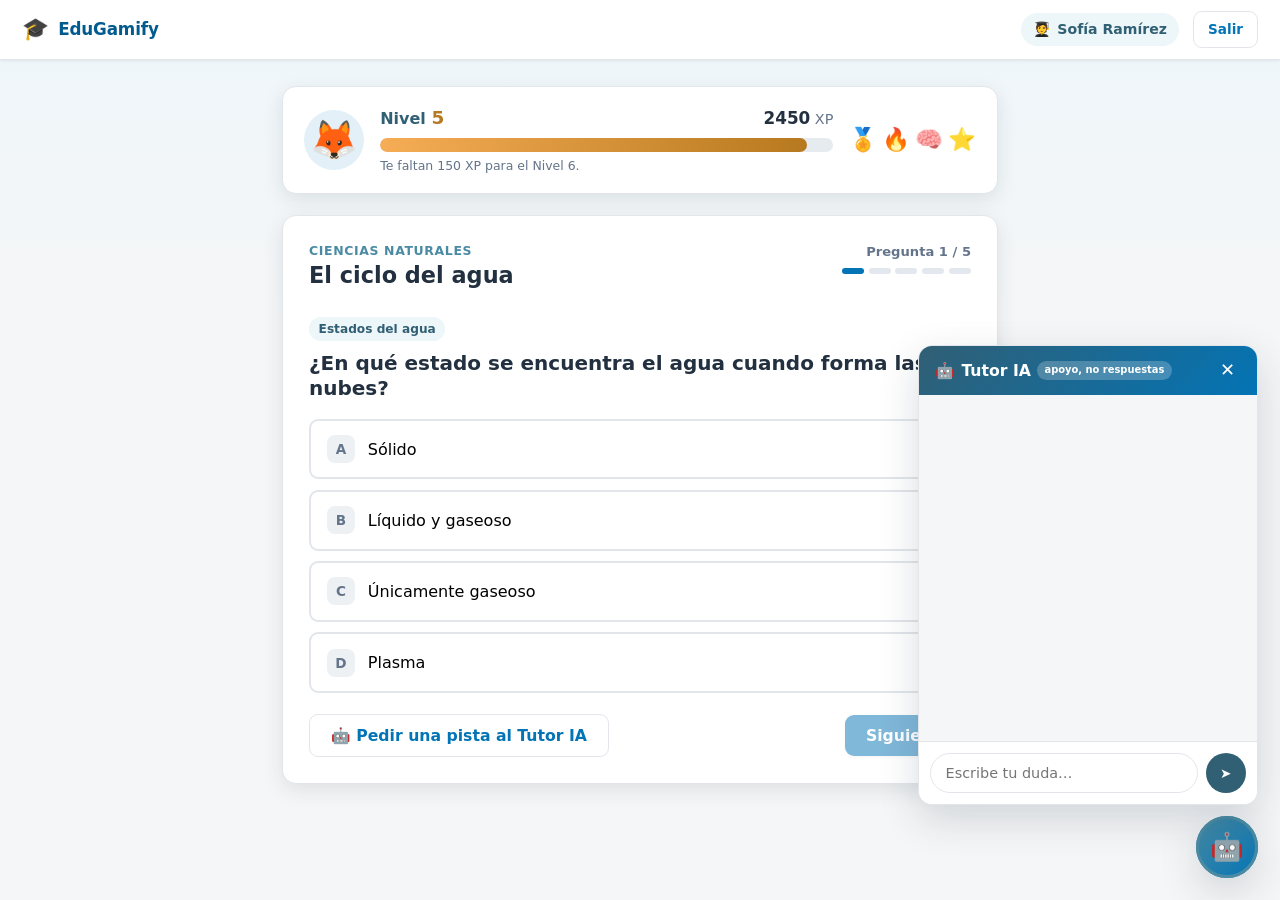
==== evaluacion-estudiante.html @ 31d2ded0 "First commit" ====
<!DOCTYPE html>
<html lang="es">
<head>
  <meta charset="UTF-8" />
  <meta name="viewport" content="width=device-width, initial-scale=1.0" />
  <title>Mi Reto · EduGamify</title>
  <meta name="description" content="Reto gamificado del estudiante con retroalimentación inmediata y tutor IA." />
  <link rel="stylesheet" href="styles.css" />
</head>
<body class="app-page student-page">
  <header class="topbar">
    <div class="topbar-left">
      <a class="brand brand-sm" href="index.html">
        <span class="brand-logo" aria-hidden="true">🎓</span>
        <span class="brand-name">EduGamify</span>
      </a>
    </div>
    <div class="topbar-right">
      <span class="user-chip" id="student-chip"><span aria-hidden="true">🧑‍🎓</span> <span id="student-name">Estudiante</span></span>
      <a href="index.html" class="btn btn-ghost btn-sm">Salir</a>
    </div>
  </header>

  <main class="container student-container">
    <!-- Panel de gamificación -->
    <section class="game-hud" aria-label="Tu progreso de juego">
      <div class="hud-avatar" id="hud-avatar" aria-hidden="true">🦊</div>
      <div class="hud-main">
        <div class="hud-top">
          <span class="hud-level">Nivel <strong id="hud-level">1</strong></span>
          <span class="hud-xp"><strong id="hud-xp">0</strong> XP</span>
        </div>
        <div class="xp-bar" role="progressbar" aria-label="Barra de experiencia" aria-valuemin="0" aria-valuemax="100" aria-valuenow="0" id="xp-bar">
          <span class="xp-bar-fill" id="xp-bar-fill"></span>
        </div>
        <p class="hud-hint" id="hud-hint">Responde bien para ganar XP y subir de nivel.</p>
      </div>
      <div class="hud-badges" id="hud-badges" aria-label="Insignias obtenidas"></div>
    </section>

    <!-- Zona del quiz -->
    <section class="quiz-card" aria-labelledby="quiz-title">
      <div class="quiz-head">
        <div>
          <p class="quiz-eyebrow" id="quiz-materia">Ciencias Naturales</p>
          <h1 id="quiz-title">El ciclo del agua</h1>
        </div>
        <div class="quiz-progress">
          <span id="quiz-counter">Pregunta 1 / 5</span>
          <div class="quiz-steps" id="quiz-steps" aria-hidden="true"></div>
        </div>
      </div>

      <div id="quiz-body">
        <p class="question-tema" id="question-tema">Tema</p>
        <h2 class="question-text" id="question-text">Cargando pregunta…</h2>
        <ul class="options-list" id="options-list"></ul>

        <div class="feedback" id="feedback" hidden>
          <p class="feedback-text" id="feedback-text"></p>
          <p class="feedback-xp" id="feedback-xp"></p>
        </div>

        <div class="quiz-actions">
          <button type="button" class="btn btn-ghost" id="btn-tutor" hidden>🤖 Pedir una pista al Tutor IA</button>
          <button type="button" class="btn btn-primary" id="btn-next" disabled>Siguiente</button>
        </div>
      </div>

      <!-- Pantalla de resultados -->
      <div id="quiz-result" class="quiz-result" hidden>
        <div class="result-trophy" aria-hidden="true">🏆</div>
        <h2 id="result-title">¡Reto completado!</h2>
        <p class="result-score" id="result-score"></p>
        <div class="result-rewards">
          <div class="result-xp-gained">+<span id="result-xp">0</span> XP ganados</div>
          <div class="result-badges" id="result-badges"></div>
        </div>
        <button type="button" class="btn btn-primary" id="btn-retry">Volver a intentar</button>
      </div>
    </section>
  </main>

  <!-- Botón flotante Tutor IA -->
  <button type="button" class="fab" id="fab-chat" aria-label="Abrir Asistente IA">
    <span aria-hidden="true">🤖</span>
    <span class="fab-pulse" aria-hidden="true"></span>
  </button>

  <!-- Panel del chatbot -->
  <aside class="chatbot" id="chatbot" hidden aria-label="Asistente IA">
    <header class="chatbot-head">
      <span class="chatbot-title"><span aria-hidden="true">🤖</span> Tutor IA <span class="chatbot-tag">apoyo, no respuestas</span></span>
      <button type="button" class="chatbot-close" id="chatbot-close" aria-label="Cerrar asistente">✕</button>
    </header>
    <div class="chatbot-body" id="chatbot-body" aria-live="polite"></div>
    <form class="chatbot-form" id="chatbot-form">
      <input type="text" id="chatbot-input" placeholder="Escribe tu duda…" autocomplete="off" aria-label="Mensaje para el tutor" />
      <button type="submit" class="btn btn-secondary btn-sm" aria-label="Enviar">➤</button>
    </form>
  </aside>

  <!-- Toast de logros -->
  <div class="toast" id="toast" role="status" aria-live="polite" hidden></div>

  <script src="app.js"></script>
</body>
</html>
---- styles.css ----
/* ============================================================
   EduGamify · Sistema de diseño
   Paleta amigable, moderna y no intimidante.
   ============================================================ */
:root {
  /* Primario — azul educativo y confiable */
  --primary: #0374b5;
  --primary-dark: #025b8e;
  --primary-soft: #e3f0f8;

  /* Secundario — IA / tecnología (turquesa) */
  --tech-deep: #315f74;
  --tech-mid: #4a8ba3;
  --tech-soft: #edf6f8;

  /* Acentos — gamificación (dorado / naranja) */
  --gold: #b7791f;
  --gold-light: #f6ad55;
  --gold-soft: #fff6e6;

  /* Estados */
  --success: #2f855a;
  --success-soft: #e6f4ec;
  --danger: #c0392b;
  --danger-soft: #fdecea;
  --warning: #dd6b20;

  /* Fondos y texto */
  --bg: #f5f6f7;
  --surface: #ffffff;
  --border: #e2e6ea;
  --text: #223040;
  --text-muted: #64748b;

  --radius: 14px;
  --radius-sm: 9px;
  --shadow-sm: 0 1px 3px rgba(20, 40, 60, .08);
  --shadow-md: 0 6px 20px rgba(20, 40, 60, .10);
  --shadow-lg: 0 14px 40px rgba(20, 40, 60, .16);
  --font: "Segoe UI", system-ui, -apple-system, Roboto, Helvetica, Arial, sans-serif;
}

* { box-sizing: border-box; }

html, body {
  margin: 0;
  padding: 0;
  font-family: var(--font);
  color: var(--text);
  background: var(--bg);
  line-height: 1.5;
}

h1, h2, h3 { margin: 0 0 .3em; line-height: 1.25; }
p { margin: 0 0 .6em; }
a { color: var(--primary); text-decoration: none; }
img { max-width: 100%; }

/* ---------- Botones ---------- */
.btn {
  display: inline-flex;
  align-items: center;
  justify-content: center;
  gap: .5rem;
  border: none;
  border-radius: var(--radius-sm);
  padding: .7rem 1.3rem;
  font-size: .98rem;
  font-weight: 600;
  font-family: inherit;
  cursor: pointer;
  transition: transform .12s ease, background .2s ease, box-shadow .2s ease, opacity .2s;
}
.btn:active { transform: translateY(1px); }
.btn:disabled { opacity: .5; cursor: not-allowed; }
.btn-sm { padding: .45rem .85rem; font-size: .85rem; }
.btn-block { width: 100%; }

.btn-primary { background: var(--primary); color: #fff; box-shadow: var(--shadow-sm); }
.btn-primary:not(:disabled):hover { background: var(--primary-dark); box-shadow: var(--shadow-md); }

.btn-secondary { background: var(--tech-deep); color: #fff; }
.btn-secondary:not(:disabled):hover { background: #26485a; }

.btn-ghost { background: transparent; color: var(--primary); border: 1.5px solid var(--border); }
.btn-ghost:not(:disabled):hover { background: var(--primary-soft); border-color: var(--primary); }

/* ============================================================
   LOGIN
   ============================================================ */
.login-page {
  min-height: 100vh;
  background: linear-gradient(135deg, #0374b5 0%, #315f74 100%);
  display: flex;
  align-items: center;
  justify-content: center;
  padding: 2rem 1rem;
}
.login-wrapper {
  display: grid;
  grid-template-columns: 1.1fr .9fr;
  max-width: 980px;
  width: 100%;
  background: var(--surface);
  border-radius: 22px;
  overflow: hidden;
  box-shadow: var(--shadow-lg);
}
.login-hero {
  background: linear-gradient(160deg, #edf6f8 0%, #e3f0f8 100%);
  padding: 2.6rem 2.4rem;
  display: flex;
  flex-direction: column;
  justify-content: center;
}
.brand { display: inline-flex; align-items: center; gap: .55rem; }
.brand-logo { font-size: 1.7rem; }
.brand-name { font-weight: 800; font-size: 1.3rem; color: var(--primary-dark); letter-spacing: -.01em; }
.brand-sm .brand-logo { font-size: 1.35rem; }
.brand-sm .brand-name { font-size: 1.05rem; }

.login-hero h1 { font-size: 1.55rem; margin-top: 1.4rem; color: var(--text); }
.hero-subtitle { color: var(--tech-deep); margin-top: .4rem; }
.hero-features { list-style: none; padding: 0; margin: 1.4rem 0 0; display: grid; gap: .7rem; }
.hero-features li {
  display: flex; align-items: center; gap: .65rem;
  background: rgba(255,255,255,.7);
  padding: .6rem .8rem; border-radius: var(--radius-sm);
  font-weight: 500; font-size: .93rem;
}
.hero-features span { font-size: 1.15rem; }

.login-card { padding: 2.6rem 2.4rem; display: flex; flex-direction: column; justify-content: center; }
.login-card h2 { font-size: 1.5rem; }
.login-hint { color: var(--text-muted); font-size: .9rem; margin-bottom: 1.4rem; }

.login-form { display: grid; gap: 1rem; }
.field { display: grid; gap: .35rem; font-size: .9rem; font-weight: 600; color: var(--text); }
.field input {
  padding: .7rem .8rem; border: 1.5px solid var(--border);
  border-radius: var(--radius-sm); font-size: .95rem; font-family: inherit;
  transition: border .2s, box-shadow .2s;
}
.field input:focus { outline: none; border-color: var(--primary); box-shadow: 0 0 0 3px var(--primary-soft); }

.role-select { border: none; padding: 0; margin: 0; }
.role-select legend { font-size: .9rem; font-weight: 600; margin-bottom: .5rem; }
.role-options { display: grid; grid-template-columns: 1fr 1fr; gap: .7rem; }
.role-btn {
  display: flex; flex-direction: column; align-items: flex-start; gap: .1rem;
  padding: .8rem; border: 2px solid var(--border); border-radius: var(--radius-sm);
  background: var(--surface); cursor: pointer; text-align: left; font-family: inherit;
  transition: border .2s, background .2s, transform .12s;
}
.role-btn:hover { transform: translateY(-2px); }
.role-btn.is-active { border-color: var(--primary); background: var(--primary-soft); }
.role-icon { font-size: 1.5rem; }
.role-label { font-weight: 700; font-size: .98rem; }
.role-desc { font-size: .78rem; color: var(--text-muted); }
.login-foot { text-align: center; color: var(--text-muted); font-size: .8rem; margin: .4rem 0 0; }

/* ============================================================
   TOPBAR / LAYOUT
   ============================================================ */
.topbar {
  position: sticky; top: 0; z-index: 30;
  display: flex; align-items: center; justify-content: space-between;
  gap: 1rem; padding: .7rem 1.4rem;
  background: var(--surface); border-bottom: 1px solid var(--border);
  box-shadow: var(--shadow-sm);
}
.topbar-left, .topbar-right { display: flex; align-items: center; gap: .9rem; }
.topbar-divider { width: 1px; height: 24px; background: var(--border); }
.topbar-context { font-weight: 600; color: var(--tech-deep); font-size: .92rem; }
.user-chip {
  display: inline-flex; align-items: center; gap: .4rem;
  background: var(--tech-soft); color: var(--tech-deep);
  padding: .35rem .75rem; border-radius: 999px; font-weight: 600; font-size: .88rem;
}

.container { max-width: 1180px; margin: 0 auto; padding: 1.6rem 1.4rem 4rem; }

.page-head { display: flex; align-items: flex-end; justify-content: space-between; gap: 1rem; margin-bottom: 1.4rem; }
.page-head h1 { font-size: 1.65rem; }
.page-sub { color: var(--text-muted); margin: 0; }
.live-badge {
  display: inline-flex; align-items: center; gap: .45rem;
  background: var(--success-soft); color: var(--success);
  padding: .4rem .8rem; border-radius: 999px; font-weight: 700; font-size: .82rem; white-space: nowrap;
}
.live-dot { width: 9px; height: 9px; border-radius: 50%; background: var(--success); animation: pulse 1.6s infinite; }
@keyframes pulse { 0%,100% { opacity: 1; } 50% { opacity: .35; } }

/* ---------- KPIs ---------- */
.kpi-grid { display: grid; grid-template-columns: repeat(4, 1fr); gap: 1rem; margin-bottom: 1.4rem; }
.kpi-card {
  display: flex; align-items: center; gap: .9rem;
  background: var(--surface); border: 1px solid var(--border);
  border-radius: var(--radius); padding: 1.1rem; box-shadow: var(--shadow-sm);
}
.kpi-icon {
  display: grid; place-items: center; width: 48px; height: 48px;
  border-radius: 12px; font-size: 1.4rem; flex-shrink: 0;
}
.kpi-blue { background: var(--primary-soft); }
.kpi-cyan { background: var(--tech-soft); }
.kpi-gold { background: var(--gold-soft); }
.kpi-green { background: var(--success-soft); }
.kpi-value { font-size: 1.7rem; font-weight: 800; margin: 0; line-height: 1; }
.kpi-label { font-size: .82rem; color: var(--text-muted); margin: .25rem 0 0; }

/* ---------- Panel IA (generar quiz) ---------- */
.ai-panel {
  background: linear-gradient(135deg, var(--tech-soft) 0%, #ffffff 70%);
  border: 1px solid #d3e6ec; border-left: 5px solid var(--tech-mid);
  border-radius: var(--radius); padding: 1.3rem 1.4rem; margin-bottom: 1.6rem;
  display: grid; grid-template-columns: 1fr auto; gap: 1rem 1.5rem; align-items: center;
}
.ai-panel h2 { font-size: 1.15rem; color: var(--tech-deep); }
.ai-panel-text p { color: var(--text-muted); margin: 0; font-size: .92rem; }
.ai-panel-actions { display: flex; align-items: center; gap: .7rem; flex-wrap: wrap; }
.file-drop {
  display: inline-flex; align-items: center; gap: .5rem;
  border: 2px dashed var(--tech-mid); border-radius: var(--radius-sm);
  padding: .65rem 1rem; cursor: pointer; color: var(--tech-deep); font-weight: 600; font-size: .9rem;
  background: #fff; transition: background .2s;
}
.file-drop:hover { background: var(--tech-soft); }
.ai-progress { grid-column: 1 / -1; }
.ai-progress-bar { height: 10px; background: #dCeaee; border-radius: 999px; overflow: hidden; }
.ai-progress-bar span {
  display: block; height: 100%; width: 0;
  background: linear-gradient(90deg, var(--tech-mid), var(--primary));
  border-radius: 999px; transition: width .3s ease;
}
.ai-progress-text { font-size: .85rem; color: var(--tech-deep); margin: .4rem 0 0; font-weight: 600; }

/* ---------- Gráficos ---------- */
.charts-grid { display: grid; grid-template-columns: 1fr 1fr; gap: 1rem; margin-bottom: 1.6rem; }
.chart-card {
  background: var(--surface); border: 1px solid var(--border);
  border-radius: var(--radius); padding: 1.2rem; box-shadow: var(--shadow-sm);
}
.chart-card h2 { font-size: 1.02rem; }
.chart-note { font-weight: 500; color: var(--text-muted); font-size: .82rem; }
.chart-box { position: relative; height: 240px; margin-top: .6rem; }

/* ---------- Tabla ---------- */
.table-card {
  background: var(--surface); border: 1px solid var(--border);
  border-radius: var(--radius); padding: 1.2rem; box-shadow: var(--shadow-sm);
}
.table-card h2 { font-size: 1.1rem; margin-bottom: .9rem; }
.table-scroll { overflow-x: auto; }
.students-table { width: 100%; border-collapse: collapse; min-width: 640px; }
.students-table th, .students-table td { text-align: left; padding: .75rem .6rem; border-bottom: 1px solid var(--border); font-size: .92rem; }
.students-table th { color: var(--text-muted); font-size: .78rem; text-transform: uppercase; letter-spacing: .04em; }
.students-table tbody tr:hover { background: var(--primary-soft); }
.student-cell { display: flex; align-items: center; gap: .6rem; font-weight: 600; }
.student-cell .avatar { font-size: 1.3rem; }
.level-pill {
  display: inline-flex; align-items: center; gap: .3rem;
  background: var(--gold-soft); color: var(--gold);
  padding: .2rem .6rem; border-radius: 999px; font-weight: 700; font-size: .82rem;
}
.mini-badges { font-size: 1rem; letter-spacing: .1rem; }
.mini-badges .none { color: var(--text-muted); font-size: .82rem; letter-spacing: normal; }
.grade { font-weight: 700; }
.grade.high { color: var(--success); }
.grade.mid { color: var(--warning); }
.grade.low { color: var(--danger); }
.bar-mini { background: #eef1f4; border-radius: 999px; height: 8px; width: 90px; overflow: hidden; display: inline-block; vertical-align: middle; margin-right: .5rem; }
.bar-mini span { display: block; height: 100%; background: var(--primary); border-radius: 999px; }
.table-empty { text-align: center; color: var(--text-muted); padding: 1.5rem; }

/* ============================================================
   ESTUDIANTE
   ============================================================ */
.student-page { background: linear-gradient(180deg, #eef6fa 0%, var(--bg) 320px); }
.student-container { max-width: 760px; }

/* HUD de gamificación */
.game-hud {
  display: grid; grid-template-columns: auto 1fr auto; gap: 1rem; align-items: center;
  background: var(--surface); border: 1px solid var(--border);
  border-radius: var(--radius); padding: 1.1rem 1.3rem; box-shadow: var(--shadow-md); margin-bottom: 1.3rem;
}
.hud-avatar {
  font-size: 2.4rem; width: 60px; height: 60px; display: grid; place-items: center;
  background: var(--primary-soft); border-radius: 50%;
}
.hud-top { display: flex; justify-content: space-between; align-items: baseline; margin-bottom: .35rem; }
.hud-level { font-weight: 600; color: var(--tech-deep); }
.hud-level strong { color: var(--gold); font-size: 1.15rem; }
.hud-xp { font-size: .9rem; color: var(--text-muted); }
.hud-xp strong { color: var(--text); font-size: 1.05rem; }
.xp-bar { height: 14px; background: #e6ebef; border-radius: 999px; overflow: hidden; }
.xp-bar-fill {
  display: block; height: 100%; width: 0;
  background: linear-gradient(90deg, var(--gold-light), var(--gold));
  border-radius: 999px; transition: width .6s cubic-bezier(.34,1.56,.64,1);
}
.hud-hint { font-size: .78rem; color: var(--text-muted); margin: .35rem 0 0; }
.hud-badges { display: flex; gap: .3rem; font-size: 1.4rem; align-self: center; }
.hud-badges span { transition: transform .3s; }
.badge-pop { animation: badgePop .6s ease; }
@keyframes badgePop { 0% { transform: scale(0) rotate(-30deg); } 60% { transform: scale(1.4) rotate(10deg); } 100% { transform: scale(1); } }

/* Quiz */
.quiz-card { background: var(--surface); border: 1px solid var(--border); border-radius: var(--radius); padding: 1.6rem; box-shadow: var(--shadow-md); }
.quiz-head { display: flex; justify-content: space-between; align-items: flex-start; gap: 1rem; margin-bottom: 1.3rem; }
.quiz-eyebrow { color: var(--tech-mid); font-weight: 700; font-size: .78rem; text-transform: uppercase; letter-spacing: .05em; margin: 0; }
.quiz-head h1 { font-size: 1.4rem; }
.quiz-progress { text-align: right; font-size: .82rem; color: var(--text-muted); font-weight: 600; white-space: nowrap; }
.quiz-steps { display: flex; gap: .3rem; margin-top: .4rem; justify-content: flex-end; }
.quiz-steps .step { width: 22px; height: 6px; border-radius: 999px; background: #e2e8ee; transition: background .3s; }
.quiz-steps .step.done { background: var(--success); }
.quiz-steps .step.current { background: var(--primary); }

.question-tema { display: inline-block; background: var(--tech-soft); color: var(--tech-deep); font-size: .76rem; font-weight: 700; padding: .2rem .6rem; border-radius: 999px; margin: 0 0 .6rem; }
.question-text { font-size: 1.25rem; margin-bottom: 1.1rem; }

.options-list { list-style: none; padding: 0; margin: 0; display: grid; gap: .65rem; }
.option-btn {
  width: 100%; text-align: left; display: flex; align-items: center; gap: .8rem;
  padding: .9rem 1rem; border: 2px solid var(--border); border-radius: var(--radius-sm);
  background: var(--surface); font-family: inherit; font-size: 1rem; cursor: pointer;
  transition: border .18s, background .18s, transform .12s;
}
.option-btn:hover:not(:disabled) { border-color: var(--primary); background: var(--primary-soft); transform: translateX(3px); }
.option-btn:disabled { cursor: default; }
.option-key {
  flex-shrink: 0; width: 28px; height: 28px; display: grid; place-items: center;
  background: #eef1f4; border-radius: 8px; font-weight: 700; font-size: .85rem; color: var(--text-muted);
}
.option-btn.correct { border-color: var(--success); background: var(--success-soft); }
.option-btn.correct .option-key { background: var(--success); color: #fff; }
.option-btn.wrong { border-color: var(--danger); background: var(--danger-soft); }
.option-btn.wrong .option-key { background: var(--danger); color: #fff; }

.feedback {
  margin-top: 1rem; padding: .9rem 1.1rem; border-radius: var(--radius-sm);
  border-left: 4px solid var(--tech-mid); background: var(--tech-soft);
}
.feedback.ok { border-color: var(--success); background: var(--success-soft); }
.feedback.no { border-color: var(--danger); background: var(--danger-soft); }
.feedback-text { margin: 0; font-weight: 600; }
.feedback-xp { margin: .3rem 0 0; font-size: .85rem; color: var(--gold); font-weight: 700; }

.quiz-actions { display: flex; justify-content: space-between; align-items: center; gap: .8rem; margin-top: 1.3rem; flex-wrap: wrap; }

/* Resultado */
.quiz-result { text-align: center; padding: 1.5rem 0; }
.result-trophy { font-size: 3.5rem; animation: badgePop .8s ease; }
.result-score { font-size: 1.15rem; color: var(--text-muted); }
.result-score strong { color: var(--primary); font-size: 1.6rem; }
.result-rewards { display: flex; flex-direction: column; align-items: center; gap: .8rem; margin: 1.3rem 0; }
.result-xp-gained { background: var(--gold-soft); color: var(--gold); font-weight: 800; padding: .5rem 1.1rem; border-radius: 999px; font-size: 1.05rem; }
.result-badges { font-size: 2rem; display: flex; gap: .4rem; }

/* ============================================================
   CHATBOT / FAB
   ============================================================ */
.fab {
  position: fixed; bottom: 22px; right: 22px; z-index: 40;
  width: 62px; height: 62px; border-radius: 50%; border: none; cursor: pointer;
  background: linear-gradient(135deg, var(--tech-mid), var(--primary));
  color: #fff; font-size: 1.7rem; box-shadow: var(--shadow-lg);
  display: grid; place-items: center; transition: transform .18s;
}
.fab:hover { transform: scale(1.08); }
.fab-pulse {
  position: absolute; inset: 0; border-radius: 50%;
  border: 3px solid var(--tech-mid); animation: fabPulse 2s infinite;
}
@keyframes fabPulse { 0% { transform: scale(1); opacity: .7; } 100% { transform: scale(1.5); opacity: 0; } }

.chatbot {
  position: fixed; bottom: 95px; right: 22px; z-index: 41;
  width: 340px; max-width: calc(100vw - 32px); height: 460px; max-height: 70vh;
  background: var(--surface); border: 1px solid var(--border); border-radius: var(--radius);
  box-shadow: var(--shadow-lg); display: flex; flex-direction: column; overflow: hidden;
  animation: slideUp .28s ease;
}
@keyframes slideUp { from { transform: translateY(20px); opacity: 0; } to { transform: translateY(0); opacity: 1; } }
.chatbot-head {
  display: flex; align-items: center; justify-content: space-between;
  padding: .8rem 1rem; background: linear-gradient(135deg, var(--tech-deep), var(--primary)); color: #fff;
}
.chatbot-title { font-weight: 700; display: flex; align-items: center; gap: .4rem; font-size: .98rem; }
.chatbot-tag { font-size: .62rem; background: rgba(255,255,255,.22); padding: .12rem .45rem; border-radius: 999px; font-weight: 600; }
.chatbot-close { background: transparent; border: none; color: #fff; font-size: 1.1rem; cursor: pointer; line-height: 1; }
.chatbot-body { flex: 1; overflow-y: auto; padding: 1rem; display: flex; flex-direction: column; gap: .7rem; background: var(--bg); }
.chat-msg { max-width: 82%; padding: .6rem .85rem; border-radius: 14px; font-size: .9rem; line-height: 1.4; }
.chat-msg.bot { background: var(--tech-soft); color: var(--text); border-bottom-left-radius: 4px; align-self: flex-start; }
.chat-msg.user { background: var(--primary); color: #fff; border-bottom-right-radius: 4px; align-self: flex-end; }
.chat-typing { align-self: flex-start; color: var(--text-muted); font-size: .82rem; font-style: italic; }
.chatbot-form { display: flex; gap: .5rem; padding: .7rem; border-top: 1px solid var(--border); background: var(--surface); }
.chatbot-form input { flex: 1; border: 1.5px solid var(--border); border-radius: 999px; padding: .55rem .9rem; font-size: .9rem; font-family: inherit; }
.chatbot-form input:focus { outline: none; border-color: var(--primary); }
.chatbot-form .btn { border-radius: 50%; width: 40px; height: 40px; padding: 0; }

/* Toast */
.toast {
  position: fixed; top: 76px; left: 50%; transform: translateX(-50%) translateY(-20px);
  z-index: 50; background: var(--gold); color: #fff; font-weight: 700;
  padding: .7rem 1.3rem; border-radius: 999px; box-shadow: var(--shadow-lg);
  opacity: 0; transition: opacity .3s, transform .3s; pointer-events: none;
}
.toast.show { opacity: 1; transform: translateX(-50%) translateY(0); }

/* ============================================================
   RESPONSIVE
   ============================================================ */
@media (max-width: 900px) {
  .login-wrapper { grid-template-columns: 1fr; max-width: 460px; }
  .login-hero { display: none; }
  .kpi-grid { grid-template-columns: 1fr 1fr; }
  .charts-grid { grid-template-columns: 1fr; }
  .ai-panel { grid-template-columns: 1fr; }
}
@media (max-width: 560px) {
  .container { padding: 1.1rem 1rem 4rem; }
  .kpi-grid { grid-template-columns: 1fr; }
  .page-head { flex-direction: column; align-items: flex-start; }
  .topbar-context { display: none; }
  .quiz-card { padding: 1.1rem; }
  .game-hud { grid-template-columns: auto 1fr; }
  .hud-badges { grid-column: 1 / -1; justify-content: center; }
}
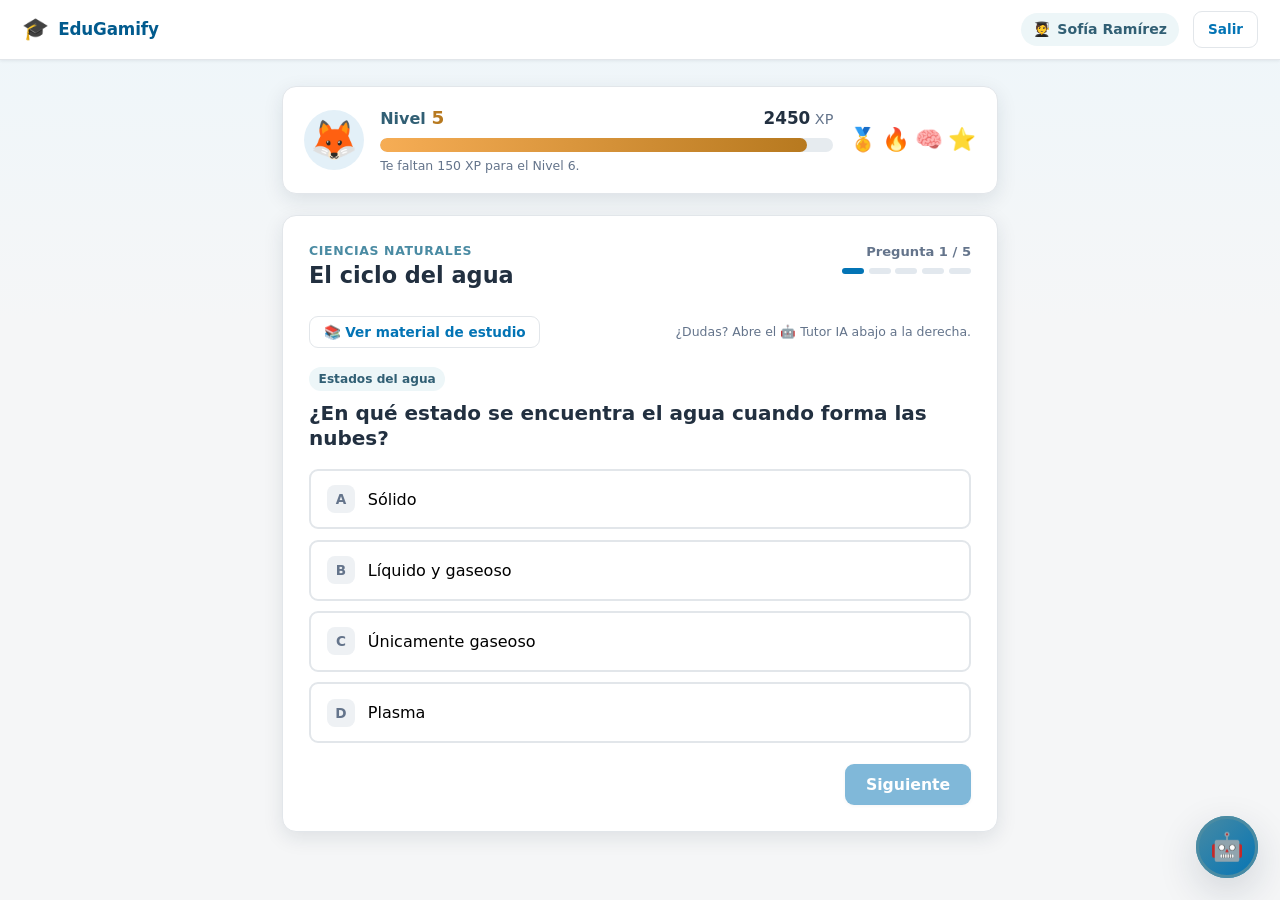
==== commit 132633d5: "[ADD] Añadiendo acciones a la IA" ====
--- a/evaluacion-estudiante.html
+++ b/evaluacion-estudiante.html
@@ -51,6 +51,11 @@
         </div>
       </div>
 
+      <div class="quiz-toolbar">
+        <button type="button" class="btn btn-ghost btn-sm" id="btn-material">📚 Ver material de estudio</button>
+        <span class="quiz-toolbar-hint">¿Dudas? Abre el 🤖 Tutor IA abajo a la derecha.</span>
+      </div>
+
       <div id="quiz-body">
         <p class="question-tema" id="question-tema">Tema</p>
         <h2 class="question-text" id="question-text">Cargando pregunta…</h2>
@@ -61,8 +66,7 @@
           <p class="feedback-xp" id="feedback-xp"></p>
         </div>
 
-        <div class="quiz-actions">
-          <button type="button" class="btn btn-ghost" id="btn-tutor" hidden>🤖 Pedir una pista al Tutor IA</button>
+        <div class="quiz-actions quiz-actions-end">
           <button type="button" class="btn btn-primary" id="btn-next" disabled>Siguiente</button>
         </div>
       </div>
@@ -94,6 +98,13 @@
       <button type="button" class="chatbot-close" id="chatbot-close" aria-label="Cerrar asistente">✕</button>
     </header>
     <div class="chatbot-body" id="chatbot-body" aria-live="polite"></div>
+    <div class="chatbot-actions" id="chatbot-actions" role="group" aria-label="Acciones rápidas del Tutor IA">
+      <button type="button" class="chip" data-action="fifty">🎯 50/50</button>
+      <button type="button" class="chip" data-action="hint">💡 Pista breve</button>
+      <button type="button" class="chip" data-action="concept">📖 Explícame el concepto</button>
+      <button type="button" class="chip" data-action="guide">❓ Pregunta guía</button>
+      <button type="button" class="chip" data-action="material">📚 Material de estudio</button>
+    </div>
     <form class="chatbot-form" id="chatbot-form">
       <input type="text" id="chatbot-input" placeholder="Escribe tu duda…" autocomplete="off" aria-label="Mensaje para el tutor" />
       <button type="submit" class="btn btn-secondary btn-sm" aria-label="Enviar">➤</button>
@@ -103,6 +114,18 @@
   <!-- Toast de logros -->
   <div class="toast" id="toast" role="status" aria-live="polite" hidden></div>
 
+  <!-- Modal: Material de estudio del profesor -->
+  <div class="modal-overlay" id="material-modal" hidden>
+    <div class="modal" role="dialog" aria-modal="true" aria-labelledby="material-title">
+      <header class="modal-head">
+        <h2 id="material-title"><span aria-hidden="true">📚</span> Material de estudio</h2>
+        <button type="button" class="chatbot-close" id="material-close" aria-label="Cerrar material">✕</button>
+      </header>
+      <p class="modal-sub">Documentos y videos que subió tu profesor. Repásalos cuando lo necesites.</p>
+      <div class="material-list" id="material-list"></div>
+    </div>
+  </div>
+
   <script src="app.js"></script>
 </body>
 </html>
--- a/styles.css
+++ b/styles.css
@@ -41,6 +41,9 @@
 }
 
 * { box-sizing: border-box; }
+
+/* El atributo hidden siempre gana sobre display:flex/grid de los componentes */
+[hidden] { display: none !important; }
 
 html, body {
   margin: 0;
@@ -347,7 +350,15 @@
 .feedback-text { margin: 0; font-weight: 600; }
 .feedback-xp { margin: .3rem 0 0; font-size: .85rem; color: var(--gold); font-weight: 700; }
 
+.quiz-toolbar { display: flex; align-items: center; justify-content: space-between; gap: .8rem; margin-bottom: 1.1rem; flex-wrap: wrap; }
+.quiz-toolbar-hint { font-size: .78rem; color: var(--text-muted); }
+
 .quiz-actions { display: flex; justify-content: space-between; align-items: center; gap: .8rem; margin-top: 1.3rem; flex-wrap: wrap; }
+.quiz-actions-end { justify-content: flex-end; }
+
+/* Opciones eliminadas por 50/50 */
+.option-btn.eliminated { opacity: .4; text-decoration: line-through; border-style: dashed; background: #f5f6f7; }
+.option-btn.eliminated .option-key { background: #dfe3e7; color: #9aa5b1; }
 
 /* Resultado */
 .quiz-result { text-align: center; padding: 1.5rem 0; }
@@ -395,6 +406,22 @@
 .chat-msg.bot { background: var(--tech-soft); color: var(--text); border-bottom-left-radius: 4px; align-self: flex-start; }
 .chat-msg.user { background: var(--primary); color: #fff; border-bottom-right-radius: 4px; align-self: flex-end; }
 .chat-typing { align-self: flex-start; color: var(--text-muted); font-size: .82rem; font-style: italic; }
+/* Chips de acciones rápidas del Tutor IA */
+.chatbot-actions {
+  display: flex; gap: .4rem; padding: .6rem .7rem; overflow-x: auto;
+  border-top: 1px solid var(--border); background: var(--surface);
+  scrollbar-width: thin;
+}
+.chip {
+  flex-shrink: 0; white-space: nowrap; cursor: pointer; font-family: inherit;
+  border: 1.5px solid var(--tech-mid); color: var(--tech-deep); background: var(--tech-soft);
+  border-radius: 999px; padding: .4rem .75rem; font-size: .8rem; font-weight: 600;
+  transition: background .18s, transform .12s;
+}
+.chip:hover { background: #dcecf1; transform: translateY(-1px); }
+.chip:active { transform: translateY(0); }
+.chip.chip-highlight { background: var(--gold-soft); border-color: var(--gold-light); color: var(--gold); }
+
 .chatbot-form { display: flex; gap: .5rem; padding: .7rem; border-top: 1px solid var(--border); background: var(--surface); }
 .chatbot-form input { flex: 1; border: 1.5px solid var(--border); border-radius: 999px; padding: .55rem .9rem; font-size: .9rem; font-family: inherit; }
 .chatbot-form input:focus { outline: none; border-color: var(--primary); }
@@ -408,6 +435,75 @@
   opacity: 0; transition: opacity .3s, transform .3s; pointer-events: none;
 }
 .toast.show { opacity: 1; transform: translateX(-50%) translateY(0); }
+
+/* ============================================================
+   MODAL · Material de estudio
+   ============================================================ */
+.modal-overlay {
+  position: fixed; inset: 0; z-index: 60;
+  background: rgba(20, 40, 60, .5);
+  display: flex; align-items: center; justify-content: center; padding: 1rem;
+  animation: fadeIn .2s ease;
+}
+@keyframes fadeIn { from { opacity: 0; } to { opacity: 1; } }
+.modal {
+  background: var(--surface); border-radius: var(--radius);
+  width: 100%; max-width: 560px; max-height: 86vh; overflow-y: auto;
+  box-shadow: var(--shadow-lg); padding: 1.4rem; animation: slideUp .28s ease;
+}
+.modal-head { display: flex; align-items: center; justify-content: space-between; }
+.modal-head h2 { font-size: 1.25rem; }
+.modal-head .chatbot-close { color: var(--text-muted); font-size: 1.2rem; }
+.modal-sub { color: var(--text-muted); font-size: .9rem; margin-bottom: 1rem; }
+
+.material-list { display: grid; gap: .8rem; }
+.material-card {
+  border: 1px solid var(--border); border-radius: var(--radius-sm);
+  overflow: hidden; transition: box-shadow .2s;
+}
+.material-card.is-recommended { border-color: var(--gold-light); box-shadow: 0 0 0 2px var(--gold-soft); }
+.material-card-head { display: flex; gap: .85rem; align-items: center; padding: .85rem; cursor: pointer; }
+.material-thumb {
+  flex-shrink: 0; width: 54px; height: 54px; border-radius: 10px;
+  display: grid; place-items: center; font-size: 1.5rem;
+}
+.material-thumb.video { background: linear-gradient(135deg, var(--tech-mid), var(--primary)); color: #fff; position: relative; }
+.material-thumb.documento { background: var(--gold-soft); }
+.material-info { flex: 1; min-width: 0; }
+.material-info h3 { font-size: .98rem; margin: 0 0 .15rem; }
+.material-info p { font-size: .82rem; color: var(--text-muted); margin: 0; }
+.material-meta { display: flex; gap: .5rem; align-items: center; margin-top: .3rem; flex-wrap: wrap; }
+.material-tag { font-size: .68rem; font-weight: 700; padding: .12rem .5rem; border-radius: 999px; }
+.material-tag.video { background: var(--primary-soft); color: var(--primary-dark); }
+.material-tag.documento { background: var(--gold-soft); color: var(--gold); }
+.material-tag.tema { background: #eef1f4; color: var(--text-muted); }
+.material-tag.reco { background: var(--gold-light); color: #fff; }
+.material-chevron { color: var(--text-muted); font-size: 1.1rem; transition: transform .2s; }
+.material-card.open .material-chevron { transform: rotate(90deg); }
+
+/* Contenido expandible (reproductor / documento simulado) */
+.material-detail { display: none; padding: 0 .85rem .95rem; }
+.material-card.open .material-detail { display: block; }
+.video-player {
+  position: relative; border-radius: 10px; overflow: hidden;
+  background: linear-gradient(135deg, #1f3d4c, #0374b5);
+  aspect-ratio: 16 / 9; display: grid; place-items: center; color: #fff; text-align: center;
+}
+.video-player .play-btn {
+  width: 56px; height: 56px; border-radius: 50%; border: none; cursor: pointer;
+  background: rgba(255,255,255,.9); color: var(--primary); font-size: 1.4rem;
+  display: grid; place-items: center; box-shadow: var(--shadow-md); transition: transform .15s;
+}
+.video-player .play-btn:hover { transform: scale(1.1); }
+.video-player .playing-note { font-weight: 600; }
+.video-player .video-caption { position: absolute; bottom: 8px; left: 10px; font-size: .72rem; opacity: .85; }
+.doc-preview {
+  background: #fbfcfd; border: 1px solid var(--border); border-radius: 8px;
+  padding: .9rem; font-size: .88rem; color: var(--text);
+}
+.doc-preview .doc-line { height: 8px; background: #e9edf1; border-radius: 4px; margin: .5rem 0; }
+.doc-preview .doc-line.short { width: 60%; }
+.demo-note { font-size: .72rem; color: var(--text-muted); margin-top: .5rem; font-style: italic; }
 
 /* ============================================================
    RESPONSIVE
